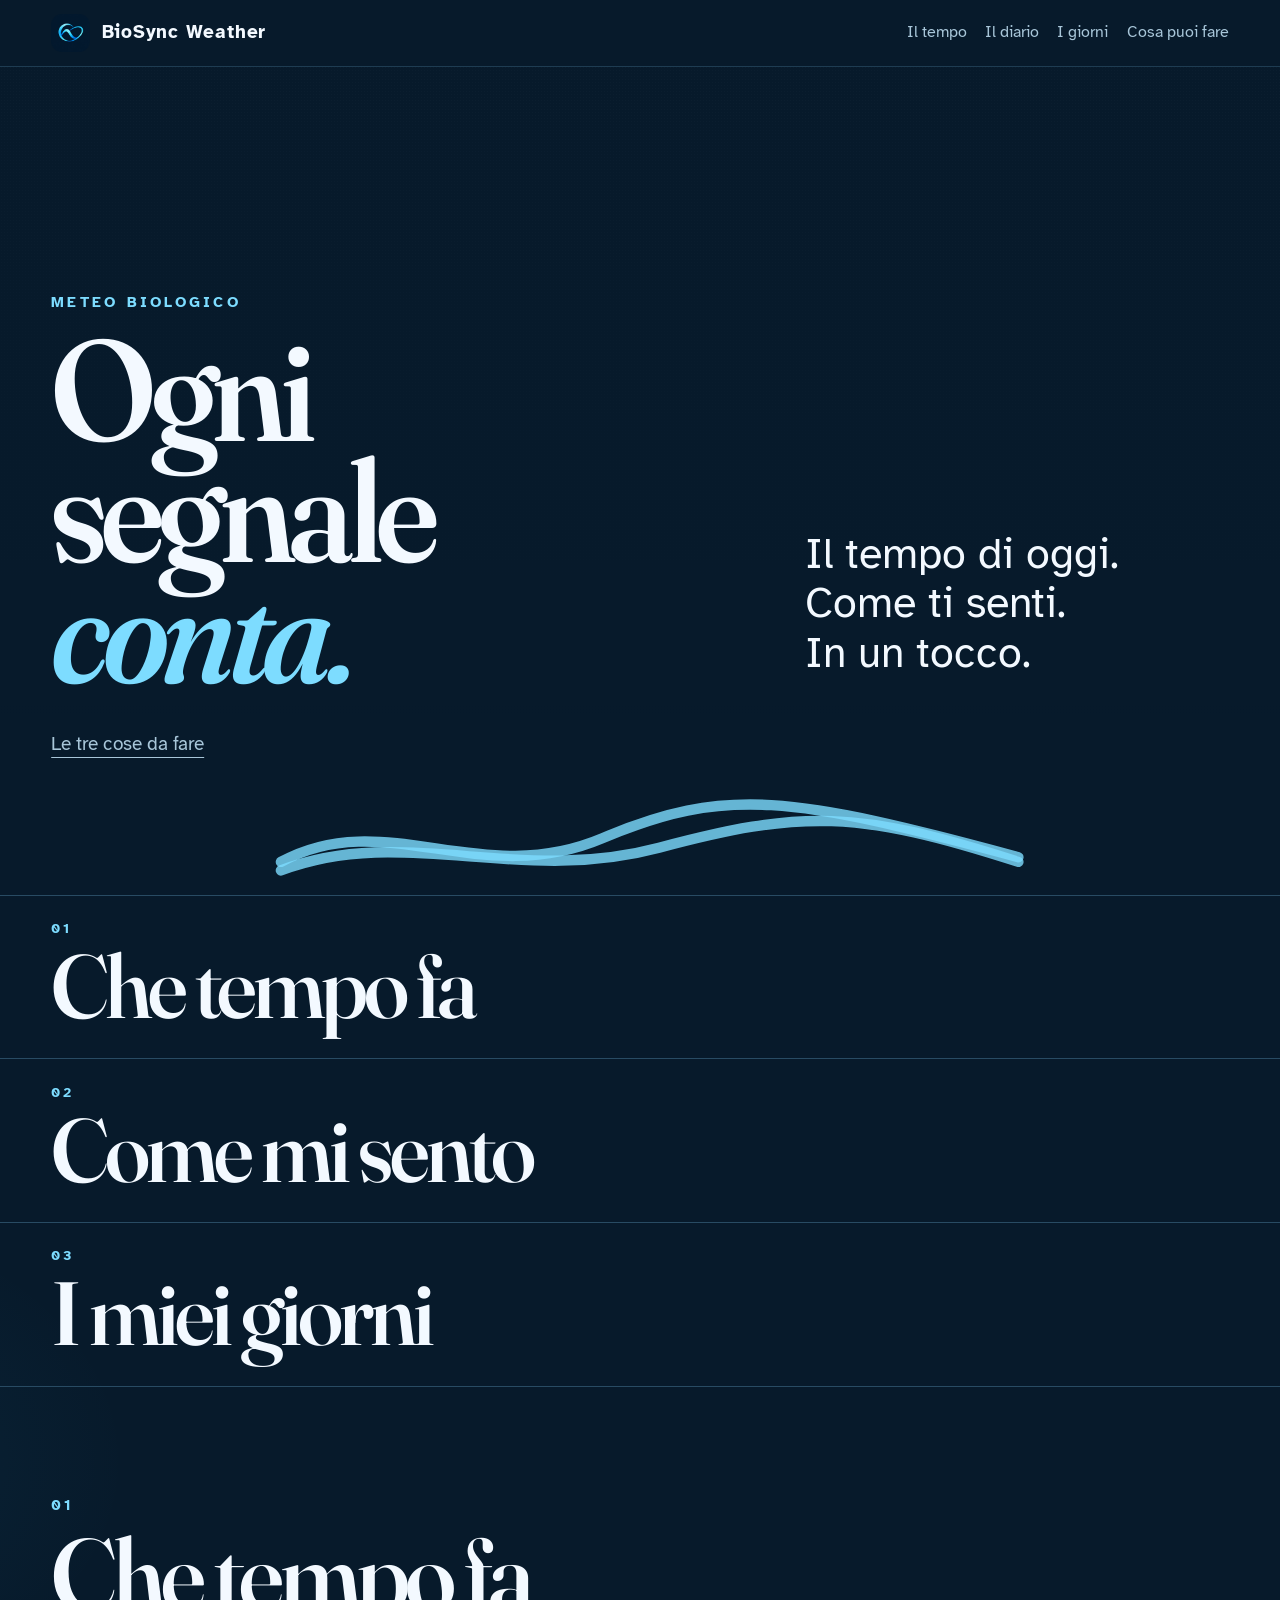
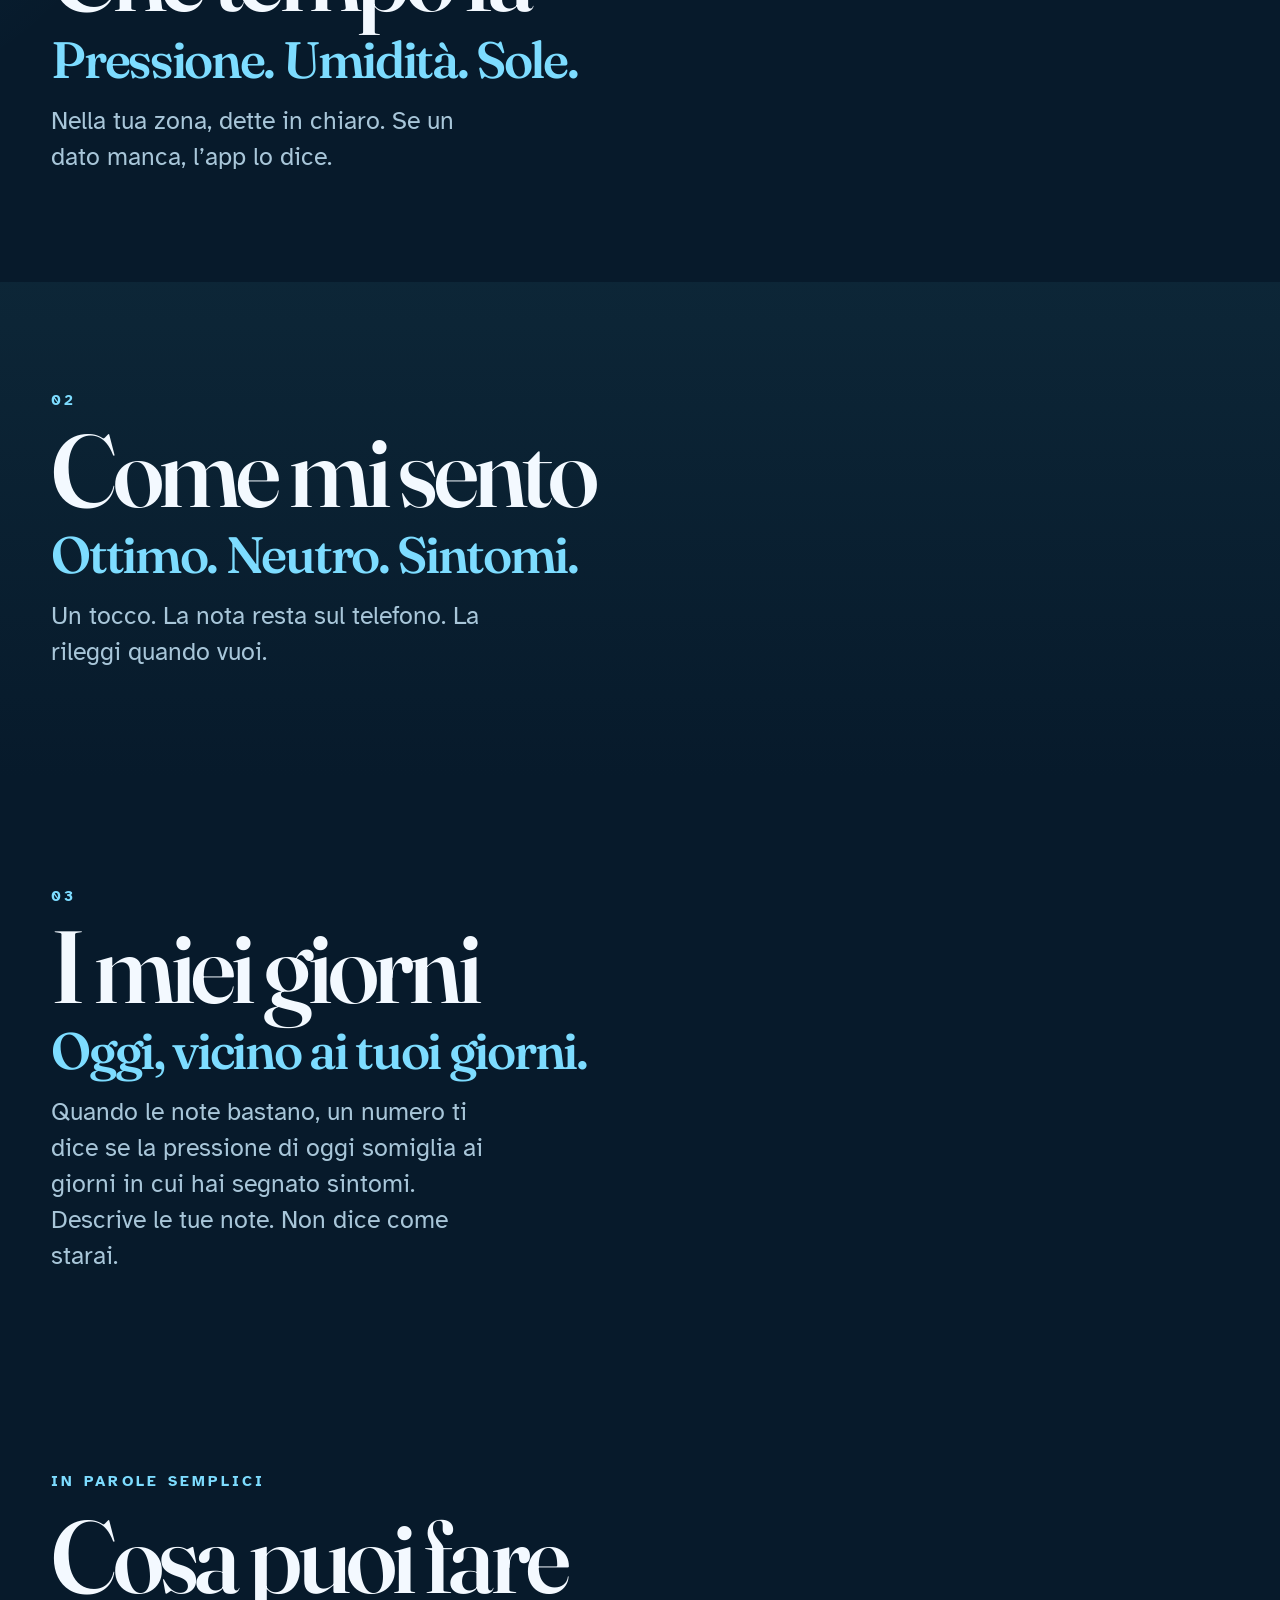
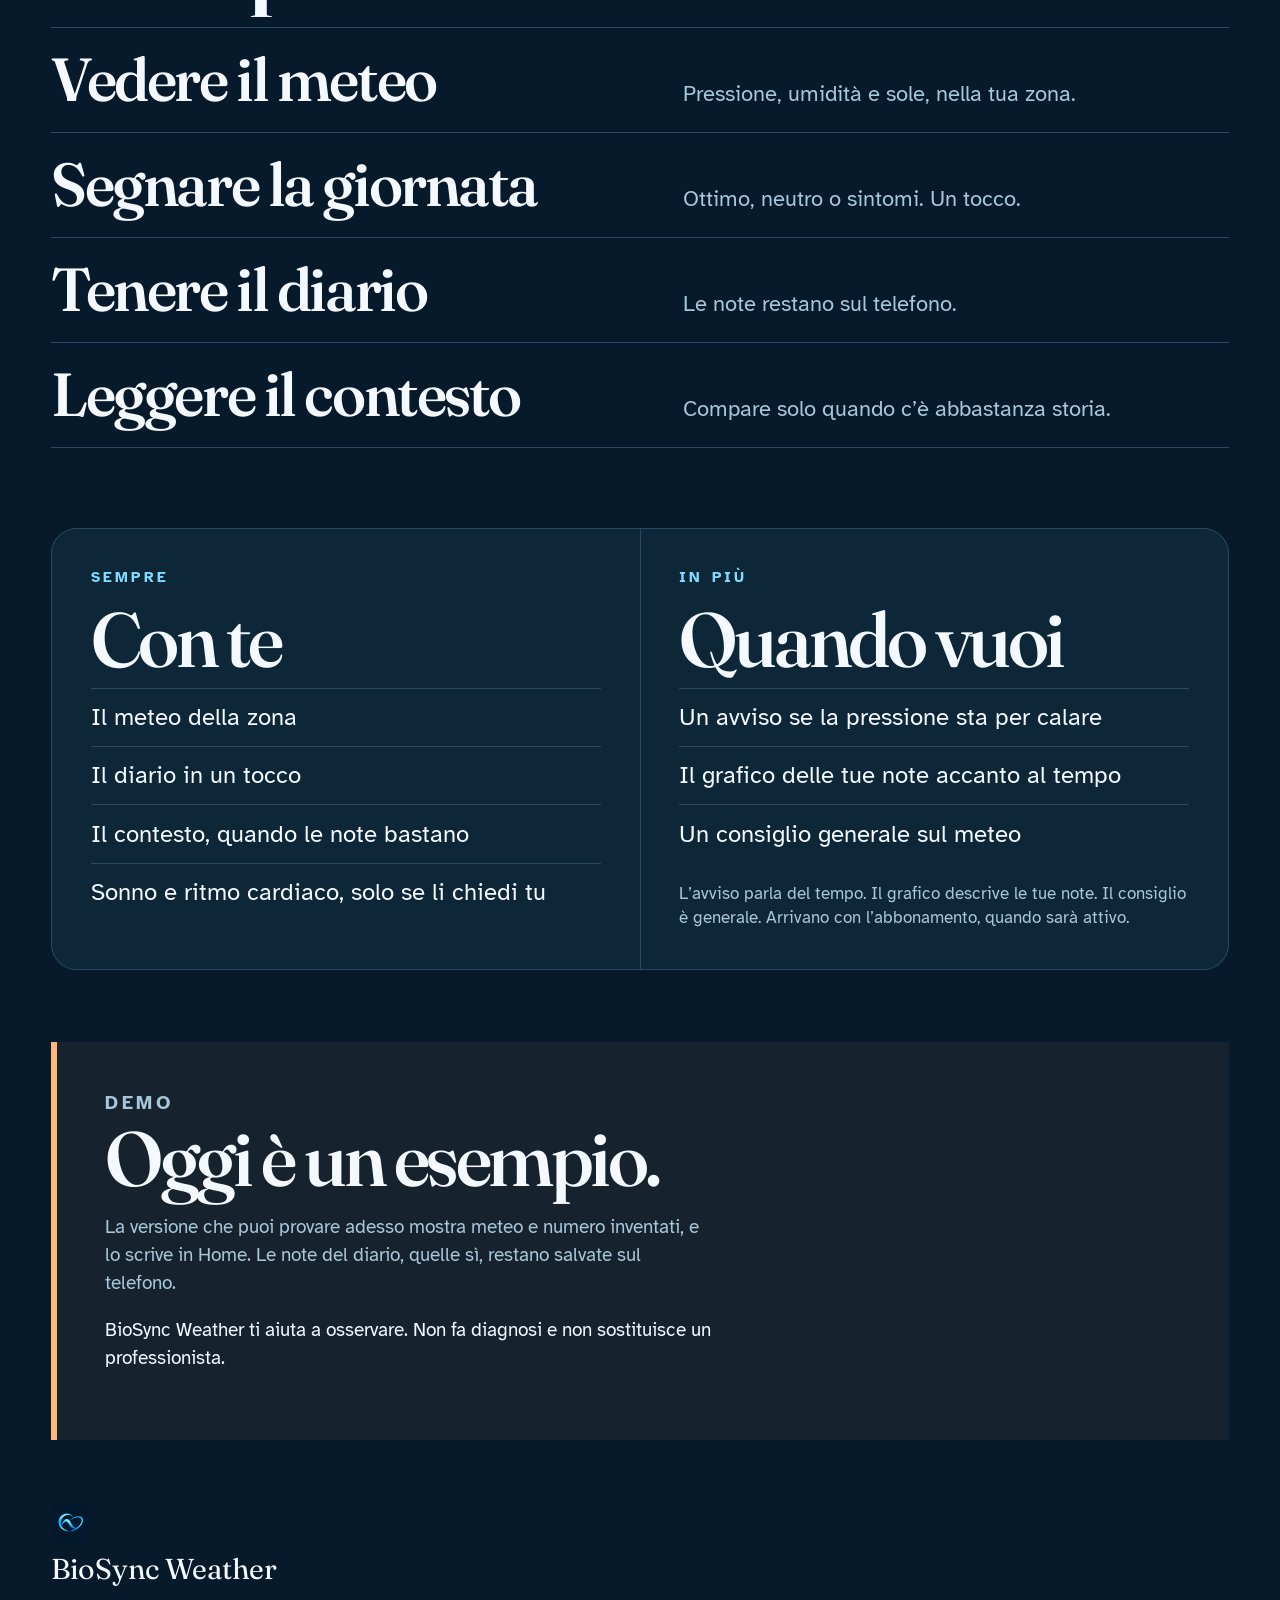
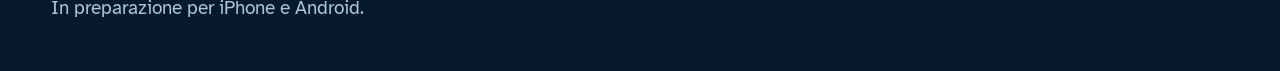
==== index.html @ 4a3cded3 "Publish the BioSync Weather page." ====
<!DOCTYPE html>
<html lang="it">
  <head>
    <meta charset="utf-8" />
    <meta name="viewport" content="width=device-width, initial-scale=1" />
    <meta
      name="description"
      content="BioSync Weather: guardi il meteo della tua zona e segni come ti senti, con un tocco. Le note restano sul telefono."
    />
    <meta name="theme-color" content="#071A2B" />
    <title>BioSync Weather — Ogni segnale conta</title>
    <link rel="icon" href="mark.png" type="image/png" />
    <link rel="preconnect" href="https://fonts.googleapis.com" />
    <link rel="preconnect" href="https://fonts.gstatic.com" crossorigin />
    <link
      href="https://fonts.googleapis.com/css2?family=Atkinson+Hyperlegible:ital,wght@0,400;0,700;1,400&family=Fraunces:ital,opsz,wght@0,9..144,560;0,9..144,700;1,9..144,560&display=swap"
      rel="stylesheet"
    />
    <link rel="stylesheet" href="styles.css" />
  </head>
  <body>
    <a class="skip" href="#contenuto">Vai al contenuto</a>

    <header class="bar">
      <a class="brand" href="#inizio">
        <img src="mark.png" width="512" height="512" alt="" />
        <span>BioSync Weather</span>
      </a>
      <nav aria-label="Nella pagina">
        <a href="#tempo">Il tempo</a>
        <a href="#diario">Il diario</a>
        <a href="#giorni">I giorni</a>
        <a href="#fare">Cosa puoi fare</a>
      </nav>
    </header>

    <main id="contenuto">
      <section class="hero" id="inizio">
        <p class="kicker">Meteo biologico</p>
        <h1>
          <span>Ogni</span>
          <span>segnale</span>
          <span class="accent">conta.</span>
        </h1>
        <p class="lead">
          Il tempo di oggi.<br />
          Come ti senti.<br />
          In un tocco.
        </p>
        <a class="down" href="#gesti">Le tre cose da fare</a>
        <svg class="wave" viewBox="0 0 1440 220" aria-hidden="true">
          <path
            d="M-40 150 C 180 30, 380 210, 640 100 S 1040 10, 1520 140"
            opacity="0.35"
          />
          <path d="M-40 168 C 220 70, 460 200, 760 120 S 1180 40, 1520 150" />
        </svg>
      </section>

      <section class="gesti" id="gesti" aria-label="Tre gesti">
        <a href="#tempo">
          <small>01</small>
          Che tempo fa
        </a>
        <a href="#diario">
          <small>02</small>
          Come mi sento
        </a>
        <a href="#giorni">
          <small>03</small>
          I miei giorni
        </a>
      </section>

      <section class="chapter" id="tempo">
        <p class="num">01</p>
        <div>
          <h2>Che tempo fa</h2>
          <p class="slogan">Pressione. Umidità. Sole.</p>
          <p class="plain">
            Nella tua zona, dette in chiaro. Se un dato manca, l’app lo dice.
          </p>
        </div>
      </section>

      <section class="chapter chapter-alt" id="diario">
        <p class="num">02</p>
        <div>
          <h2>Come mi sento</h2>
          <p class="slogan">Ottimo. Neutro. Sintomi.</p>
          <p class="plain">
            Un tocco. La nota resta sul telefono. La rileggi quando vuoi.
          </p>
        </div>
      </section>

      <section class="chapter" id="giorni">
        <p class="num">03</p>
        <div>
          <h2>I miei giorni</h2>
          <p class="slogan">Oggi, vicino ai tuoi giorni.</p>
          <p class="plain">
            Quando le note bastano, un numero ti dice se la pressione di oggi
            somiglia ai giorni in cui hai segnato sintomi. Descrive le tue
            note. Non dice come starai.
          </p>
        </div>
      </section>

      <section class="fare" id="fare">
        <p class="kicker">In parole semplici</p>
        <h2>Cosa puoi fare</h2>
        <ol>
          <li>
            <strong>Vedere il meteo</strong>
            <span>Pressione, umidità e sole, nella tua zona.</span>
          </li>
          <li>
            <strong>Segnare la giornata</strong>
            <span>Ottimo, neutro o sintomi. Un tocco.</span>
          </li>
          <li>
            <strong>Tenere il diario</strong>
            <span>Le note restano sul telefono.</span>
          </li>
          <li>
            <strong>Leggere il contesto</strong>
            <span>Compare solo quando c’è abbastanza storia.</span>
          </li>
        </ol>
      </section>

      <section class="split" aria-label="Gratis e in più">
        <article>
          <p class="kicker">Sempre</p>
          <h2>Con te</h2>
          <ul>
            <li>Il meteo della zona</li>
            <li>Il diario in un tocco</li>
            <li>Il contesto, quando le note bastano</li>
            <li>Sonno e ritmo cardiaco, solo se li chiedi tu</li>
          </ul>
        </article>
        <article>
          <p class="kicker">In più</p>
          <h2>Quando vuoi</h2>
          <ul>
            <li>Un avviso se la pressione sta per calare</li>
            <li>Il grafico delle tue note accanto al tempo</li>
            <li>Un consiglio generale sul meteo</li>
          </ul>
          <p class="aside">
            L’avviso parla del tempo. Il grafico descrive le tue note. Il
            consiglio è generale. Arrivano con l’abbonamento, quando sarà
            attivo.
          </p>
        </article>
      </section>

      <section class="honest">
        <p class="demo">Demo</p>
        <h2>Oggi è un esempio.</h2>
        <p>
          La versione che puoi provare adesso mostra meteo e numero inventati,
          e lo scrive in Home. Le note del diario, quelle sì, restano salvate
          sul telefono.
        </p>
        <p>
          BioSync Weather ti aiuta a osservare. Non fa diagnosi e non sostituisce
          un professionista.
        </p>
      </section>
    </main>

    <footer>
      <img src="mark.png" width="512" height="512" alt="" />
      <p>BioSync Weather</p>
      <p>In preparazione per iPhone e Android.</p>
    </footer>
  </body>
</html>
---- styles.css ----
:root {
  --navy: #071a2b;
  --surface: #0d2738;
  --surface-high: #14364c;
  --line: #284b63;
  --sky: #7ddcff;
  --cyan: #30b8ec;
  --ink: #f3f9ff;
  --muted: #a8c6d9;
  --warm: #ffb77a;
  --pad: clamp(1.25rem, 4vw, 4.5rem);
  --display: "Fraunces", "Iowan Old Style", Palatino, serif;
  --text: "Atkinson Hyperlegible", "Avenir Next", "Segoe UI", sans-serif;
}

* {
  box-sizing: border-box;
}

html {
  scroll-behavior: smooth;
}

body {
  margin: 0;
  background:
    radial-gradient(900px 520px at 110% -10%, rgba(125, 220, 255, 0.16), transparent 60%),
    radial-gradient(700px 480px at -20% 30%, rgba(48, 184, 236, 0.08), transparent 55%),
    var(--navy);
  color: var(--ink);
  font-family: var(--text);
  font-size: 1.2rem;
  line-height: 1.45;
}

body::before {
  content: "";
  position: fixed;
  inset: 0;
  pointer-events: none;
  opacity: 0.35;
  background-image: radial-gradient(rgba(243, 249, 255, 0.07) 0.6px, transparent 0.65px);
  background-size: 3px 3px;
  mask-image: linear-gradient(to bottom, #000 0%, transparent 92%);
}

.skip {
  position: absolute;
  left: 1rem;
  top: -4rem;
  background: var(--sky);
  color: var(--navy);
  padding: 0.6rem 1rem;
  z-index: 5;
  font-weight: 700;
}

.skip:focus {
  top: 1rem;
}

.bar {
  position: sticky;
  top: 0;
  z-index: 3;
  display: flex;
  align-items: center;
  justify-content: space-between;
  flex-wrap: wrap;
  gap: 0.65rem 1.5rem;
  padding: 0.85rem var(--pad);
  background: #071a2b;
  border-bottom: 1px solid rgba(40, 75, 99, 0.7);
}

.brand {
  display: flex;
  align-items: center;
  gap: 0.75rem;
  color: var(--ink);
  text-decoration: none;
  font-weight: 700;
  letter-spacing: 0.04em;
  white-space: nowrap;
}

.brand img,
footer img {
  width: 2.4rem;
  height: 2.4rem;
  border-radius: 0.7rem;
}

nav {
  display: flex;
  flex-wrap: wrap;
  gap: 0.35rem 1.15rem;
}

nav a {
  color: var(--muted);
  text-decoration: none;
  font-size: 0.98rem;
}

nav a:hover,
nav a:focus-visible {
  color: var(--sky);
}

section {
  scroll-margin-top: 5.2rem;
}

.hero {
  position: relative;
  min-height: calc(100svh - 4.5rem);
  display: flex;
  flex-direction: column;
  justify-content: flex-end;
  padding: 2.5rem var(--pad) 8.5rem;
  overflow: clip;
}

.kicker {
  margin: 0 0 1rem;
  color: var(--sky);
  font-size: 0.92rem;
  font-weight: 700;
  letter-spacing: 0.22em;
  text-transform: uppercase;
}

h1,
h2,
.slogan,
.gesti a {
  font-family: var(--display);
  font-weight: 560;
  letter-spacing: -0.045em;
}

h1 {
  margin: 0;
  font-size: clamp(3.8rem, min(13vw, 16vh), 9.6rem);
  line-height: 0.84;
  font-variation-settings: "opsz" 144, "SOFT" 40, "WONK" 1;
}

h1 span {
  display: block;
}

h1 .accent {
  font-style: italic;
  color: var(--sky);
}

.lead {
  margin: 1.6rem 0 0;
  max-width: 16ch;
  font-size: clamp(1.7rem, 3.4vw, 2.7rem);
  line-height: 1.15;
  color: var(--ink);
}

.down {
  position: relative;
  z-index: 1;
  margin-top: 2.4rem;
  color: var(--muted);
  text-underline-offset: 0.35em;
}

.down:hover,
.down:focus-visible {
  color: var(--sky);
}

.wave {
  position: absolute;
  left: -4%;
  bottom: 0;
  width: 108%;
  height: 6.5rem;
  pointer-events: none;
}

.wave path {
  fill: none;
  stroke: var(--sky);
  stroke-width: 22;
  stroke-linecap: round;
  opacity: 0.8;
}

.gesti {
  display: grid;
  grid-template-columns: 1fr;
  border-top: 1px solid var(--line);
  border-bottom: 1px solid var(--line);
}

.gesti a {
  display: block;
  padding: 1.7rem var(--pad) 1.9rem;
  color: var(--ink);
  text-decoration: none;
  font-size: clamp(2.8rem, 7vw, 6.2rem);
  line-height: 0.95;
  border-bottom: 1px solid var(--line);
  transition: background 0.25s ease, color 0.25s ease;
}

.gesti a:last-child {
  border-bottom: 0;
}

.gesti small {
  display: block;
  margin-bottom: 0.45rem;
  font-family: var(--text);
  font-size: 0.85rem;
  letter-spacing: 0.18em;
  color: var(--sky);
}

.gesti a:hover,
.gesti a:focus-visible {
  background: var(--surface);
  color: var(--sky);
}

.chapter {
  padding: clamp(4.5rem, 12vh, 8rem) var(--pad);
}

.chapter-alt {
  background: linear-gradient(180deg, rgba(13, 39, 56, 0.92), rgba(7, 26, 43, 0));
}

.num {
  margin: 0 0 0.7rem;
  font-size: 0.92rem;
  font-weight: 700;
  letter-spacing: 0.18em;
  color: var(--sky);
}

h2 {
  margin: 0;
  font-size: clamp(3.2rem, 8vw, 7rem);
  line-height: 0.92;
}

.slogan {
  margin: 0.7rem 0 0;
  font-size: clamp(1.8rem, 4vw, 3.3rem);
  line-height: 1.05;
  color: var(--sky);
}

.plain,
.aside,
.honest p,
footer p {
  color: var(--muted);
}

.plain {
  max-width: 28ch;
  margin: 1rem 0 0;
  font-size: clamp(1.25rem, 2vw, 1.55rem);
}

.fare {
  padding: clamp(4rem, 10vh, 7rem) var(--pad) 2rem;
}

.fare h2 {
  margin-bottom: 1.5rem;
}

.fare ol {
  list-style: none;
  margin: 0;
  padding: 0;
}

.fare li {
  display: grid;
  gap: 0.35rem;
  padding: 1.35rem 0;
  border-top: 1px solid var(--line);
}

.fare li:last-child {
  border-bottom: 1px solid var(--line);
}

.fare strong {
  font-family: var(--display);
  font-size: clamp(2.1rem, 5vw, 3.8rem);
  font-weight: 560;
  letter-spacing: -0.04em;
  line-height: 1;
  color: var(--ink);
}

.fare span {
  color: var(--muted);
  font-size: clamp(1.15rem, 2vw, 1.4rem);
}

.split {
  display: grid;
  gap: 1px;
  margin: 3rem var(--pad) 0;
  background: var(--line);
  border: 1px solid var(--line);
  border-radius: 1.6rem;
  overflow: hidden;
}

.split article {
  background: var(--surface);
  padding: clamp(1.6rem, 3vw, 2.6rem);
}

.split h2 {
  font-size: clamp(3rem, 6vw, 5rem);
  margin-bottom: 0.8rem;
}

.split ul {
  margin: 0;
  padding: 0;
  list-style: none;
}

.split li {
  padding: 0.7rem 0;
  border-top: 1px solid var(--line);
  font-size: clamp(1.2rem, 2vw, 1.5rem);
}

.aside {
  margin: 1.2rem 0 0;
  font-size: 1.05rem;
}

.honest {
  margin: clamp(3rem, 8vh, 6rem) var(--pad) 0;
  padding: clamp(1.8rem, 4vw, 3rem);
  border-left: 6px solid var(--warm);
  background: rgba(255, 183, 122, 0.06);
}

.demo {
  margin: 0;
  color: var(--warm);
  font-weight: 700;
  letter-spacing: 0.18em;
  text-transform: uppercase;
  font-size: 0.9rem;
}

.honest h2 {
  margin-top: 0.4rem;
  font-size: clamp(2.8rem, 6vw, 5.2rem);
}

.honest p {
  max-width: 38rem;
  font-size: 1.2rem;
}

.honest p:last-child {
  color: var(--ink);
}

footer {
  display: grid;
  justify-items: start;
  gap: 0.35rem;
  padding: 4rem var(--pad) 3rem;
}

footer p {
  margin: 0;
}

footer p:first-of-type {
  color: var(--ink);
  font-family: var(--display);
  font-size: 1.8rem;
}

a:focus-visible {
  outline: 2px solid var(--sky);
  outline-offset: 3px;
}

@media (max-width: 720px) {
  nav {
    flex: 1 0 100%;
  }
}

@media (min-width: 800px) {
  .split {
    grid-template-columns: 1fr 1fr;
  }

  .fare li {
    grid-template-columns: minmax(14rem, 1.1fr) 1fr;
    align-items: baseline;
    gap: 2rem;
  }
}

@media (min-width: 960px) {
  .hero {
    display: grid;
    grid-template-columns: minmax(0, 1.2fr) minmax(16rem, 0.72fr);
    column-gap: 3rem;
    align-content: end;
    align-items: end;
  }

  .kicker,
  h1,
  .down {
    grid-column: 1;
  }

  .lead {
    grid-column: 2;
    grid-row: 2;
    align-self: end;
    margin: 0 0 0.85rem;
  }
}

@media (prefers-reduced-motion: reduce) {
  html {
    scroll-behavior: auto;
  }
}
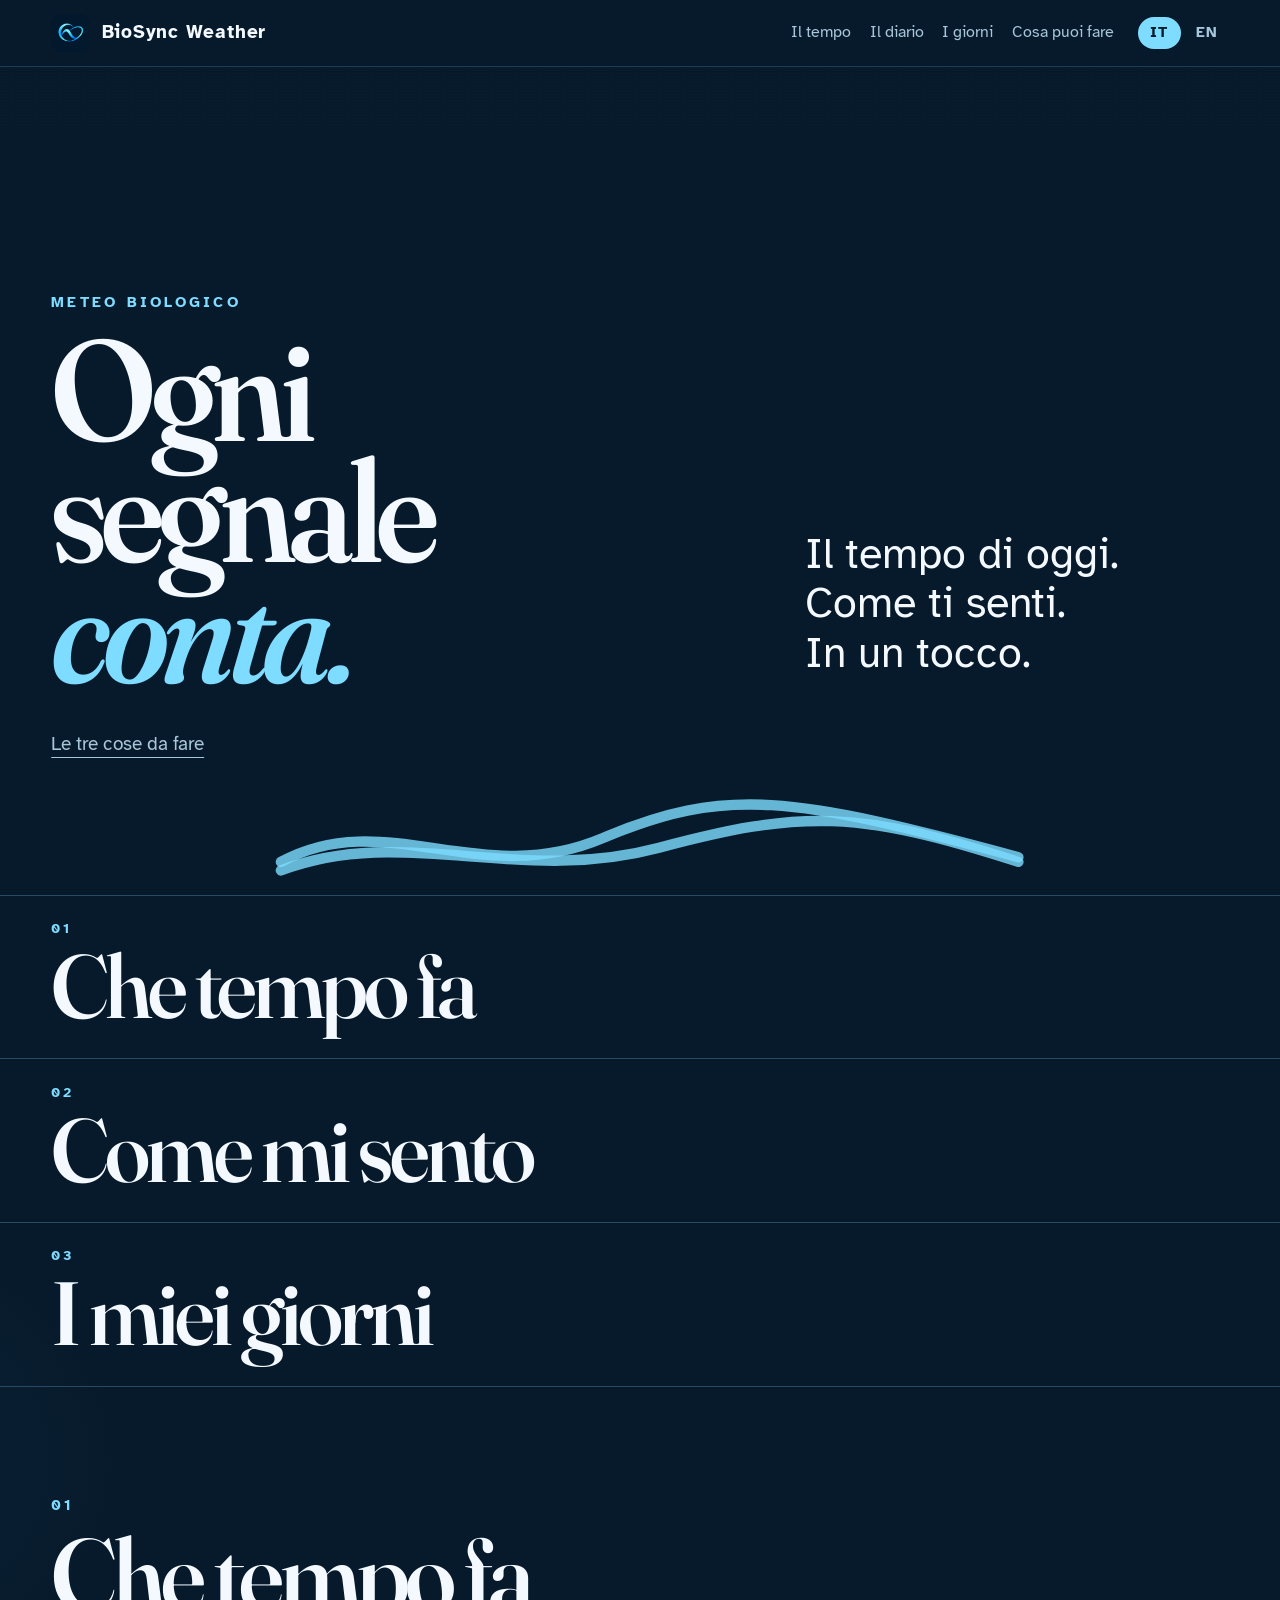
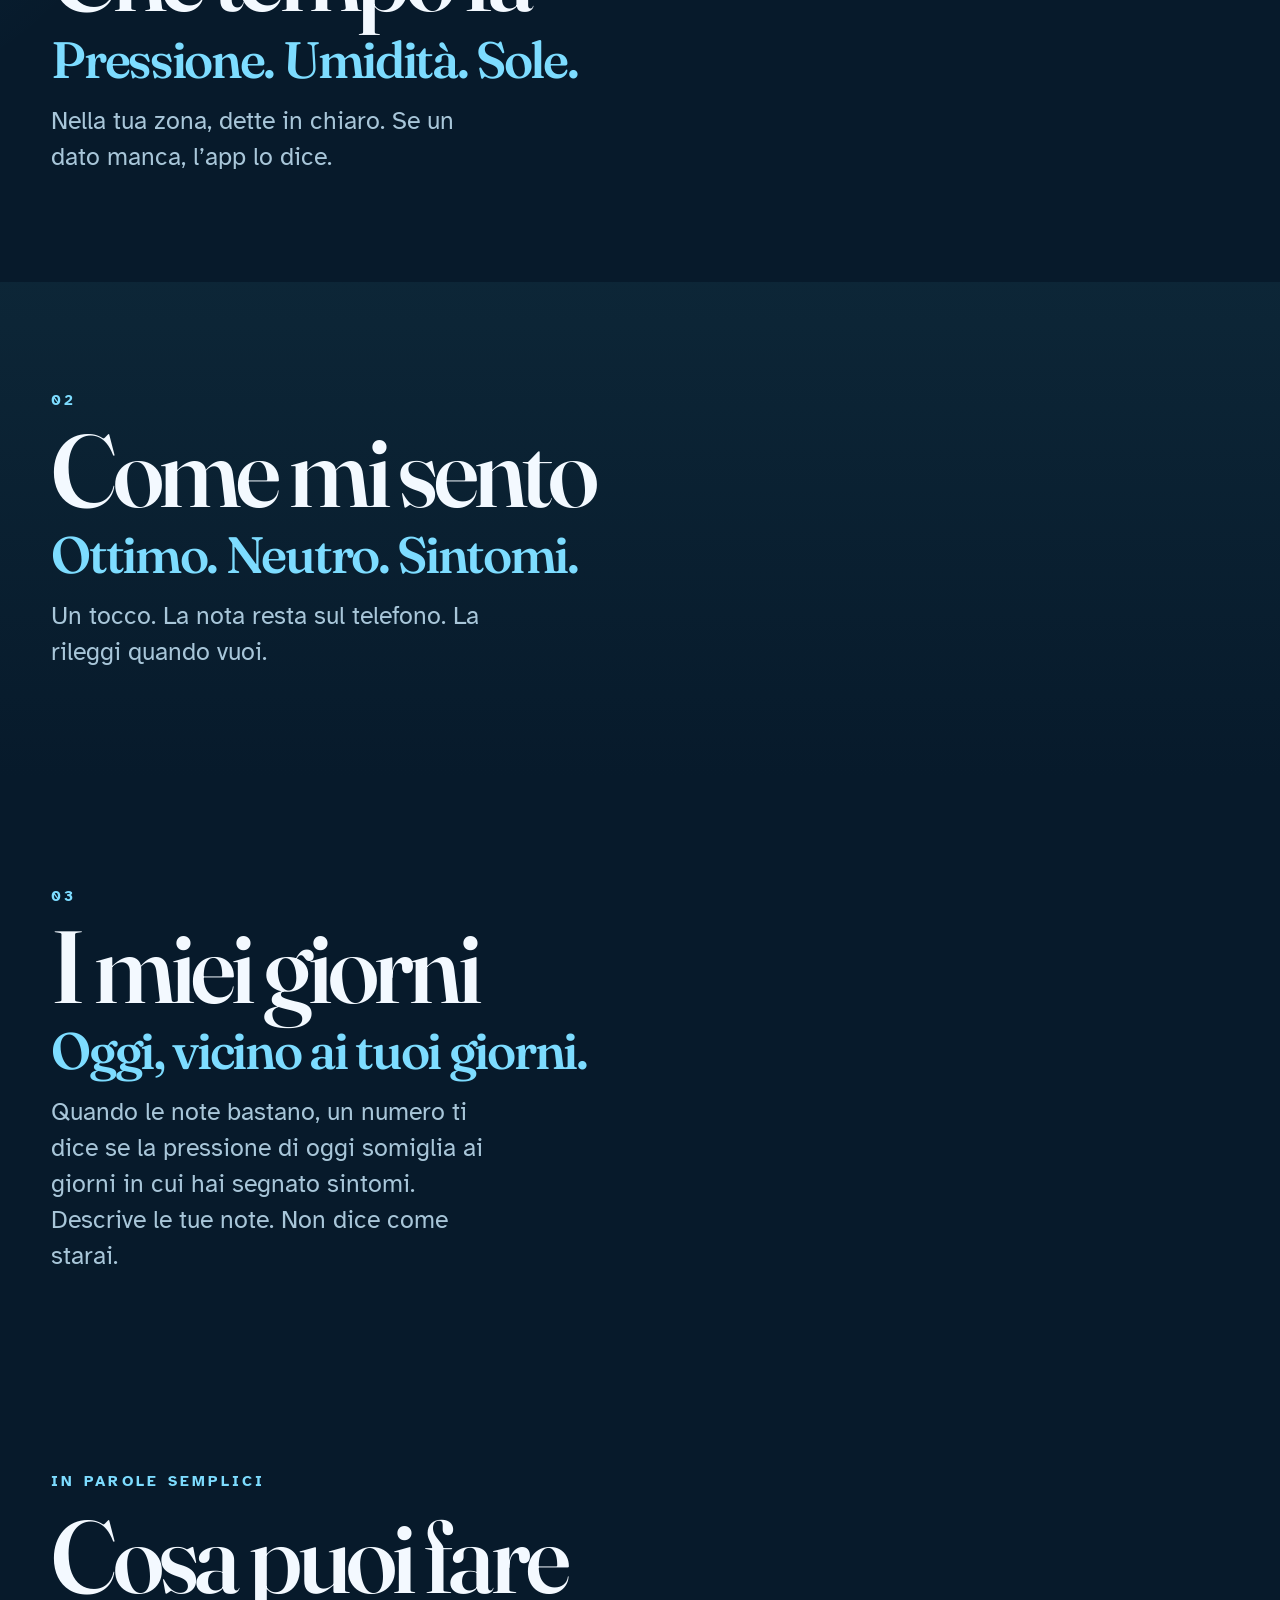
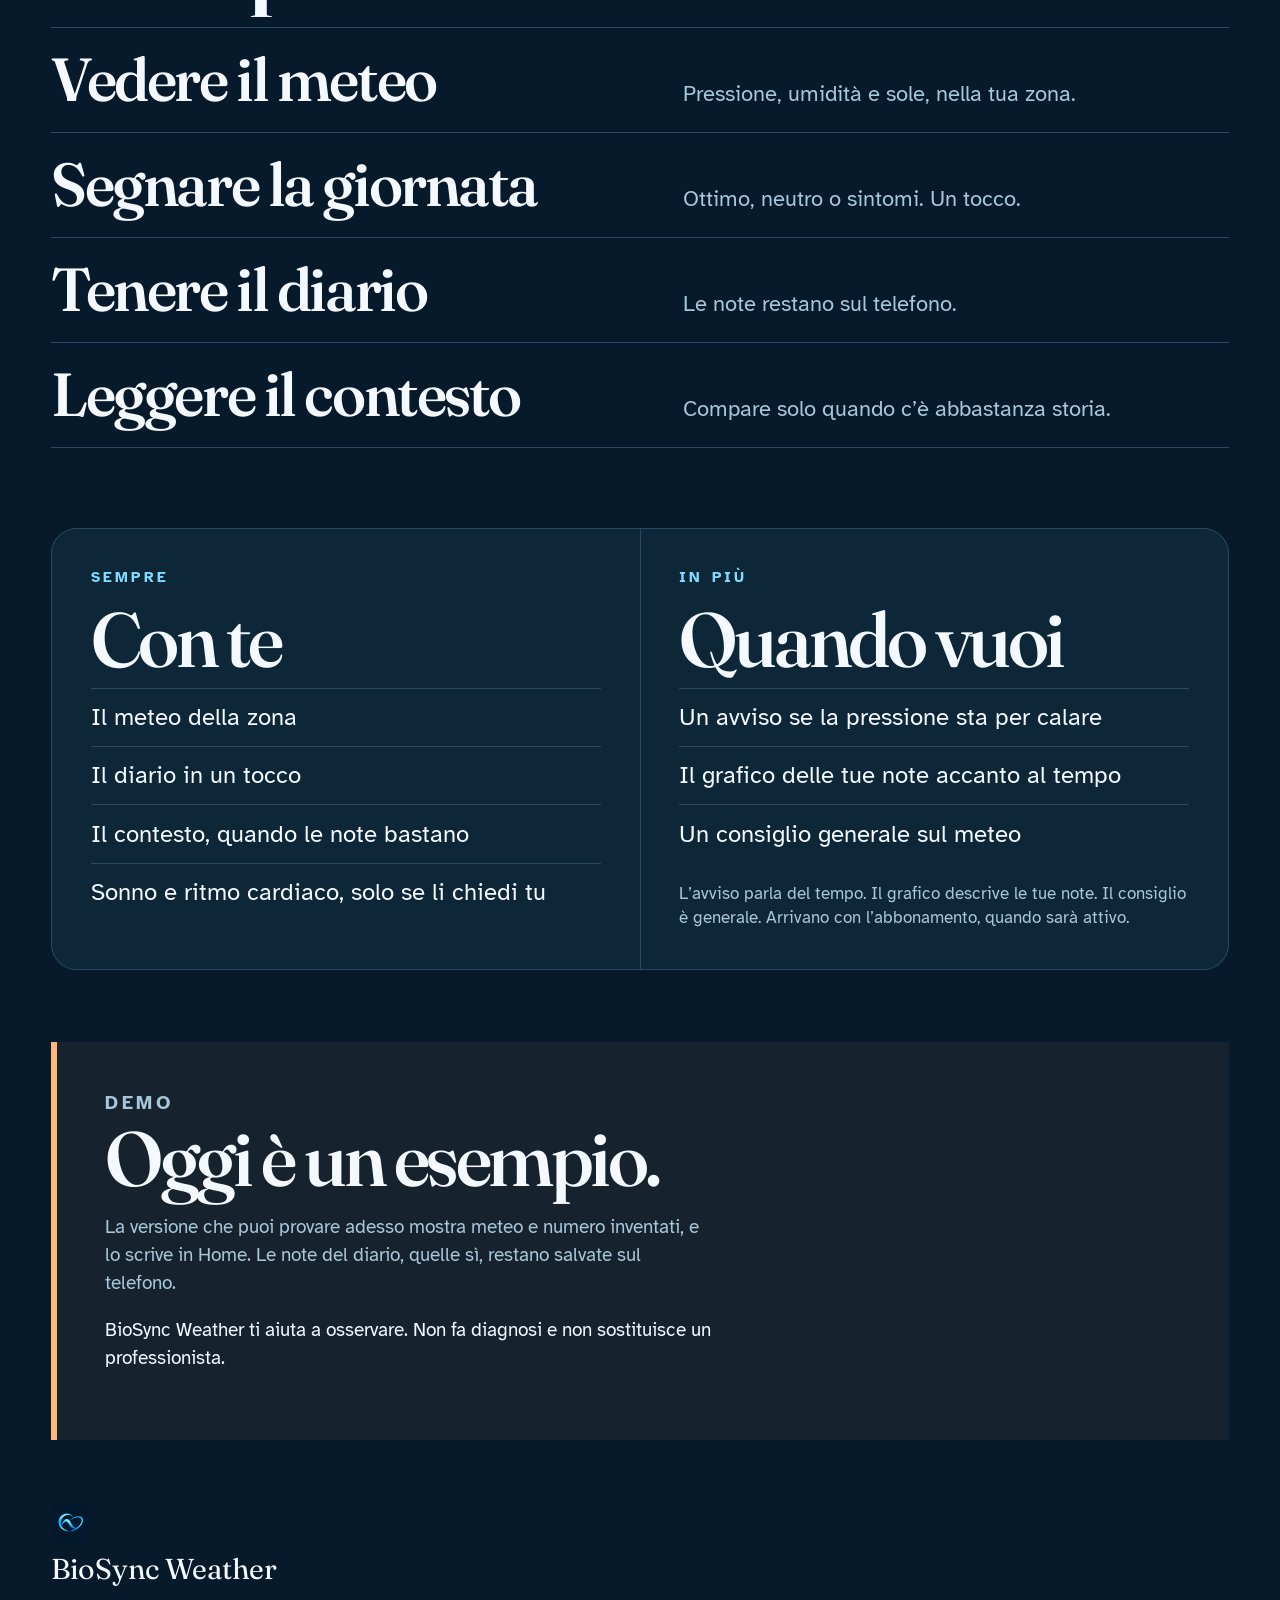
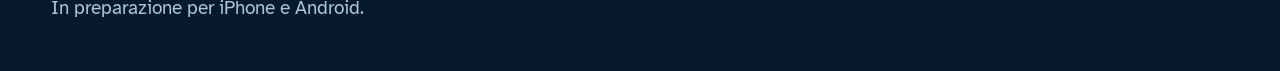
==== commit 5625c607: "Add the English page beside the Italian one." ====
--- a/index.html
+++ b/index.html
@@ -9,6 +9,9 @@
     />
     <meta name="theme-color" content="#071A2B" />
     <title>BioSync Weather — Ogni segnale conta</title>
+    <link rel="alternate" hreflang="it" href="./" />
+    <link rel="alternate" hreflang="en" href="en/" />
+    <link rel="alternate" hreflang="x-default" href="./" />
     <link rel="icon" href="mark.png" type="image/png" />
     <link rel="preconnect" href="https://fonts.googleapis.com" />
     <link rel="preconnect" href="https://fonts.gstatic.com" crossorigin />
@@ -32,6 +35,10 @@
         <a href="#giorni">I giorni</a>
         <a href="#fare">Cosa puoi fare</a>
       </nav>
+      <div class="lang">
+        <a href="./" lang="it" hreflang="it" aria-current="page">IT</a>
+        <a href="en/" lang="en" hreflang="en">EN</a>
+      </div>
     </header>
 
     <main id="contenuto">
@@ -177,5 +184,14 @@
       <p>BioSync Weather</p>
       <p>In preparazione per iPhone e Android.</p>
     </footer>
+    <script>
+      document.querySelectorAll(".lang a").forEach(function (link) {
+        link.addEventListener("click", function (event) {
+          if (!location.hash) return;
+          event.preventDefault();
+          location.href = link.getAttribute("href") + location.hash;
+        });
+      });
+    </script>
   </body>
 </html>
--- a/styles.css
+++ b/styles.css
@@ -63,10 +63,10 @@
   position: sticky;
   top: 0;
   z-index: 3;
-  display: flex;
+  display: grid;
+  grid-template-columns: auto 1fr auto;
+  grid-template-areas: "brand nav lang";
   align-items: center;
-  justify-content: space-between;
-  flex-wrap: wrap;
   gap: 0.65rem 1.5rem;
   padding: 0.85rem var(--pad);
   background: #071a2b;
@@ -74,6 +74,7 @@
 }
 
 .brand {
+  grid-area: brand;
   display: flex;
   align-items: center;
   gap: 0.75rem;
@@ -92,9 +93,44 @@
 }
 
 nav {
+  grid-area: nav;
   display: flex;
   flex-wrap: wrap;
+  justify-content: flex-end;
   gap: 0.35rem 1.15rem;
+}
+
+.lang {
+  grid-area: lang;
+  display: flex;
+  gap: 0.3rem;
+}
+
+.lang a {
+  min-width: 2.7rem;
+  padding: 0.35rem 0.55rem;
+  border-radius: 999px;
+  color: var(--muted);
+  font-size: 0.92rem;
+  font-weight: 700;
+  letter-spacing: 0.08em;
+  text-align: center;
+  text-decoration: none;
+}
+
+.lang a[aria-current="page"] {
+  background: var(--sky);
+  color: var(--navy);
+}
+
+.lang a:hover,
+.lang a:focus-visible {
+  color: var(--sky);
+}
+
+.lang a[aria-current="page"]:hover,
+.lang a[aria-current="page"]:focus-visible {
+  color: var(--navy);
 }
 
 nav a {
@@ -402,8 +438,15 @@
 }
 
 @media (max-width: 720px) {
+  .bar {
+    grid-template-columns: 1fr auto;
+    grid-template-areas:
+      "brand lang"
+      "nav nav";
+  }
+
   nav {
-    flex: 1 0 100%;
+    justify-content: flex-start;
   }
 }
 
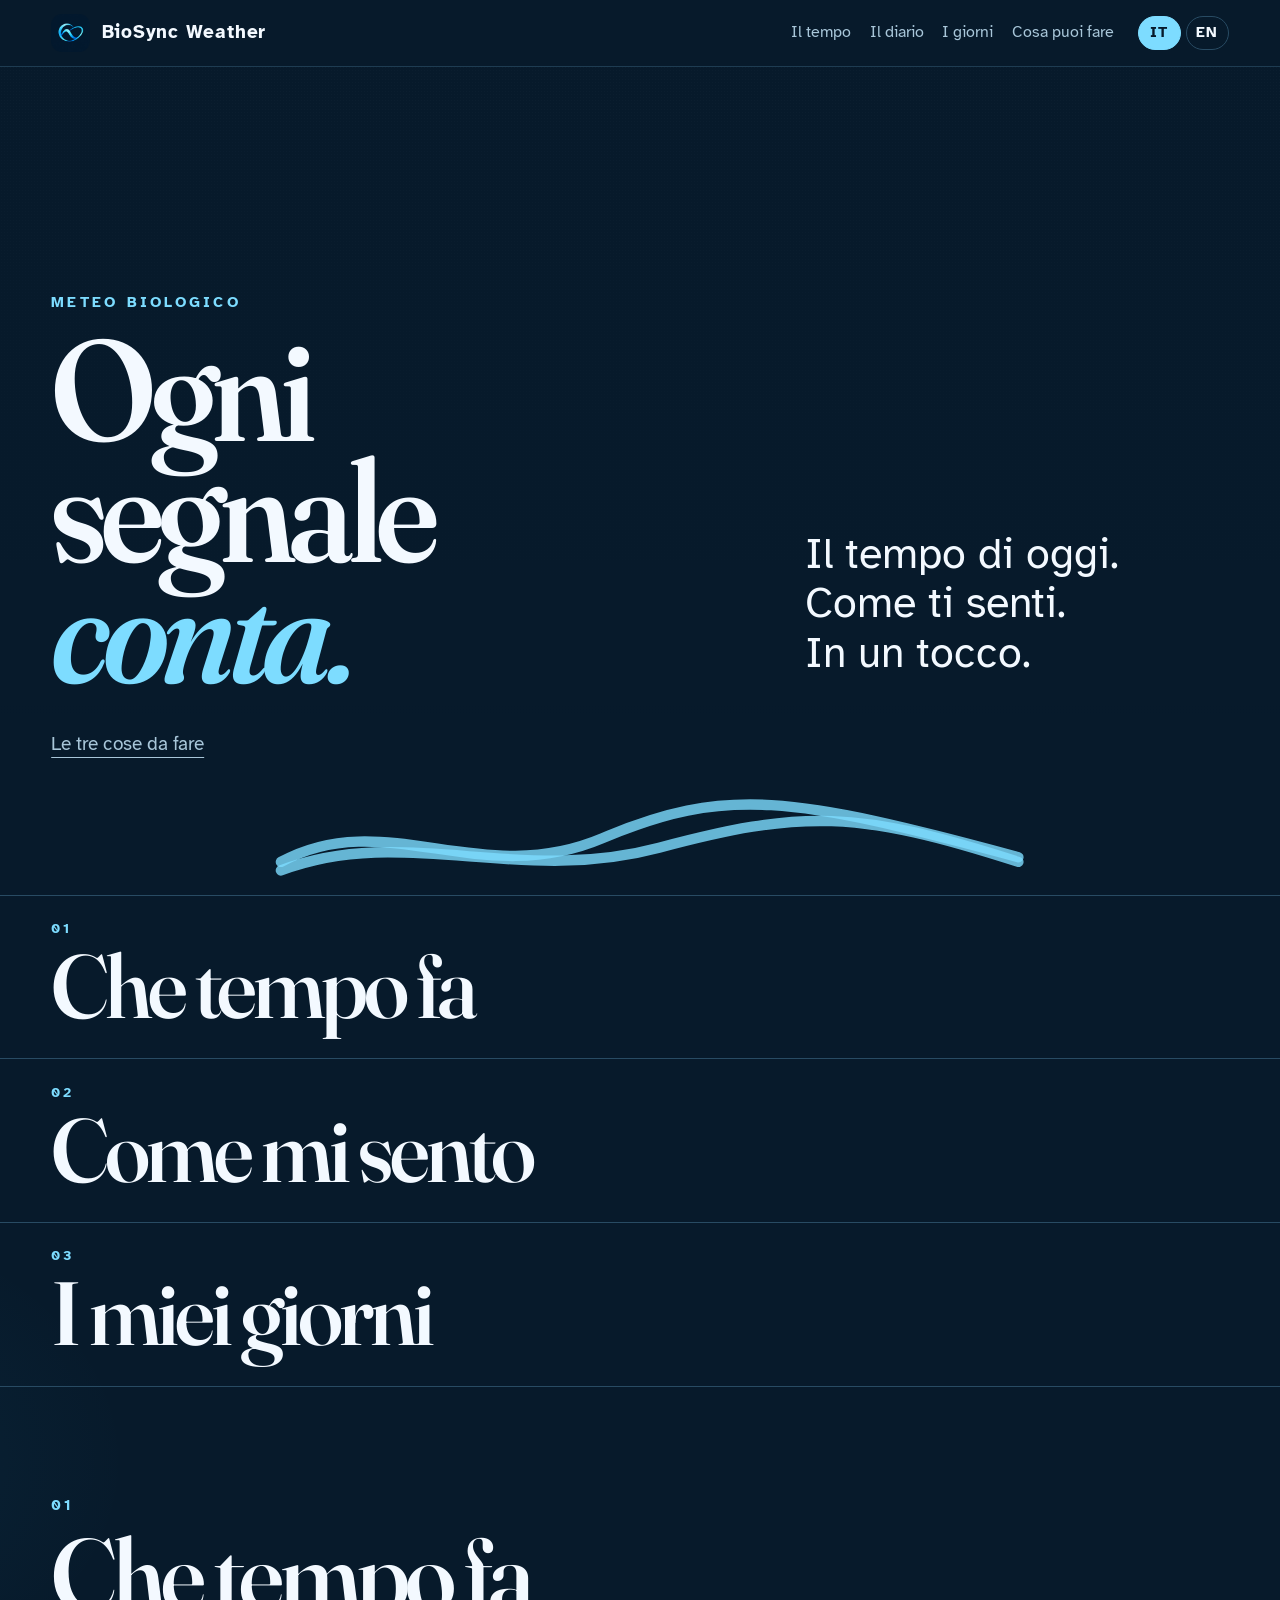
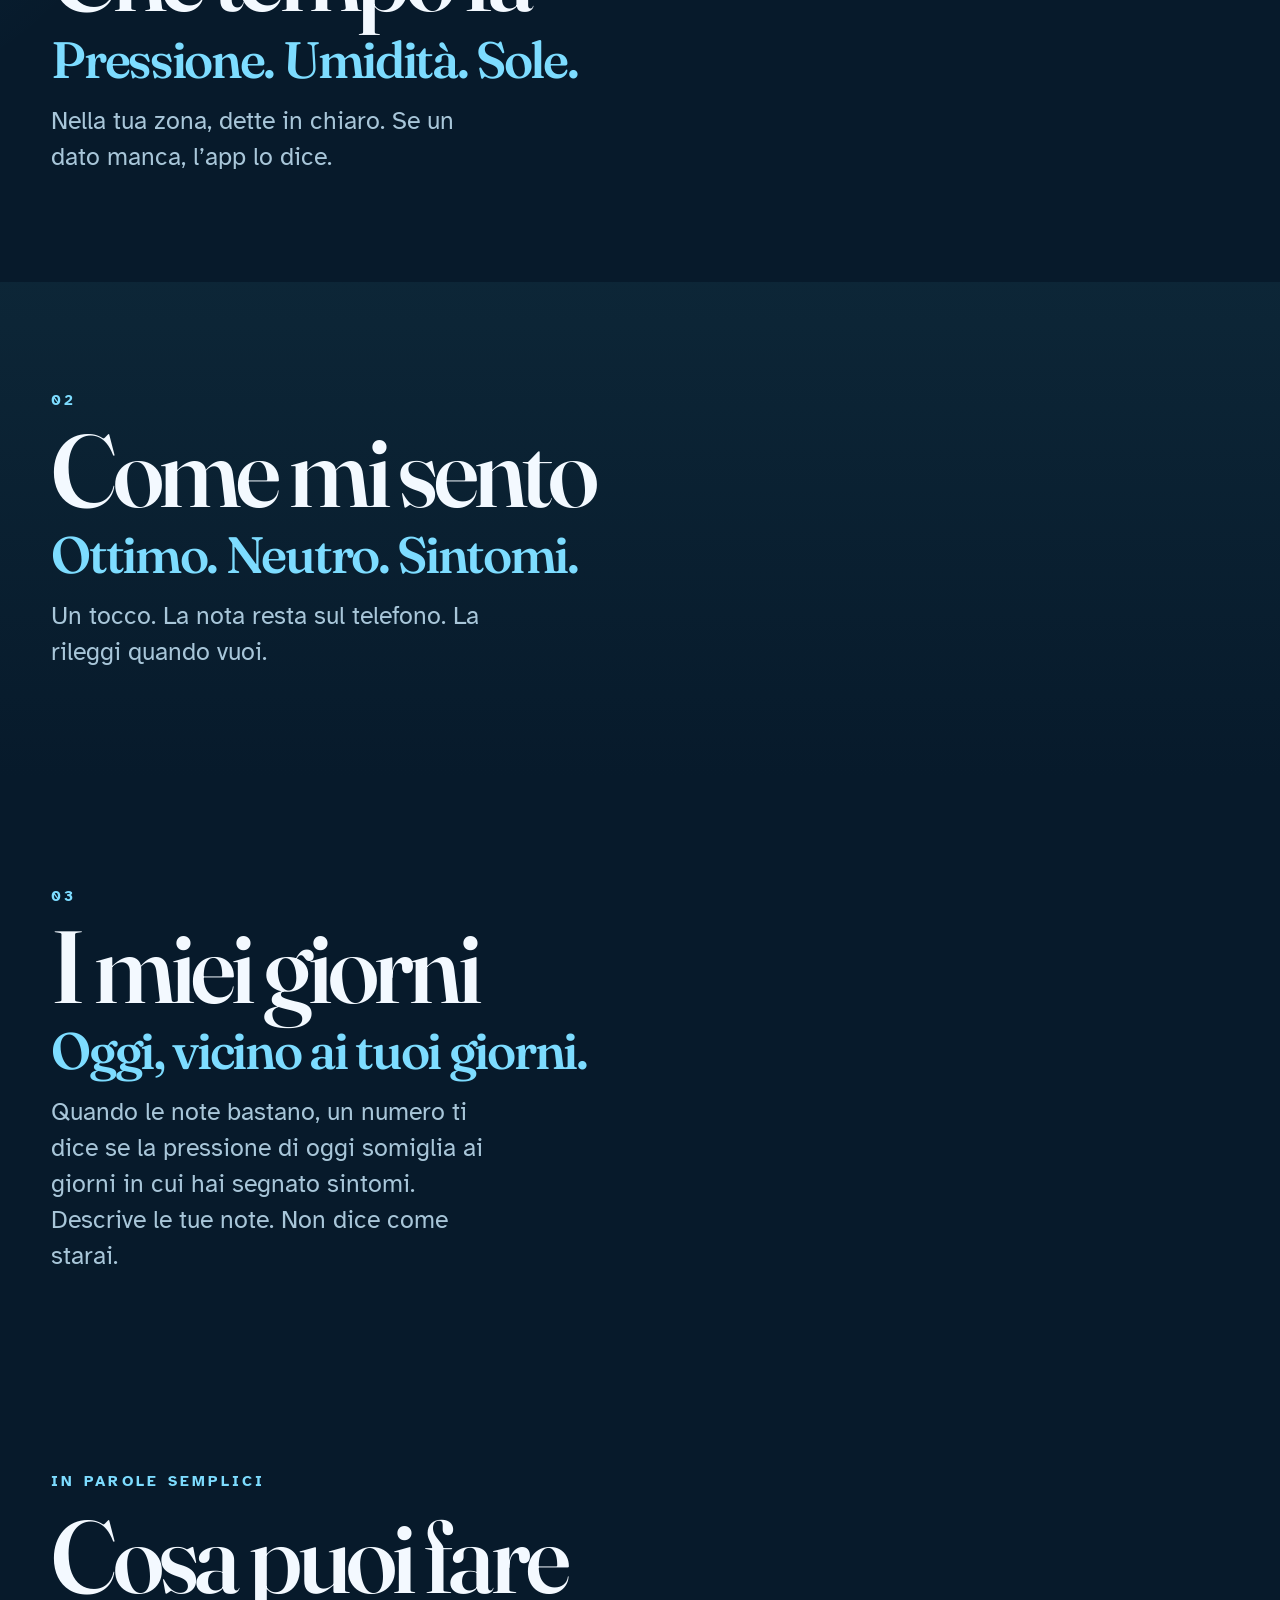
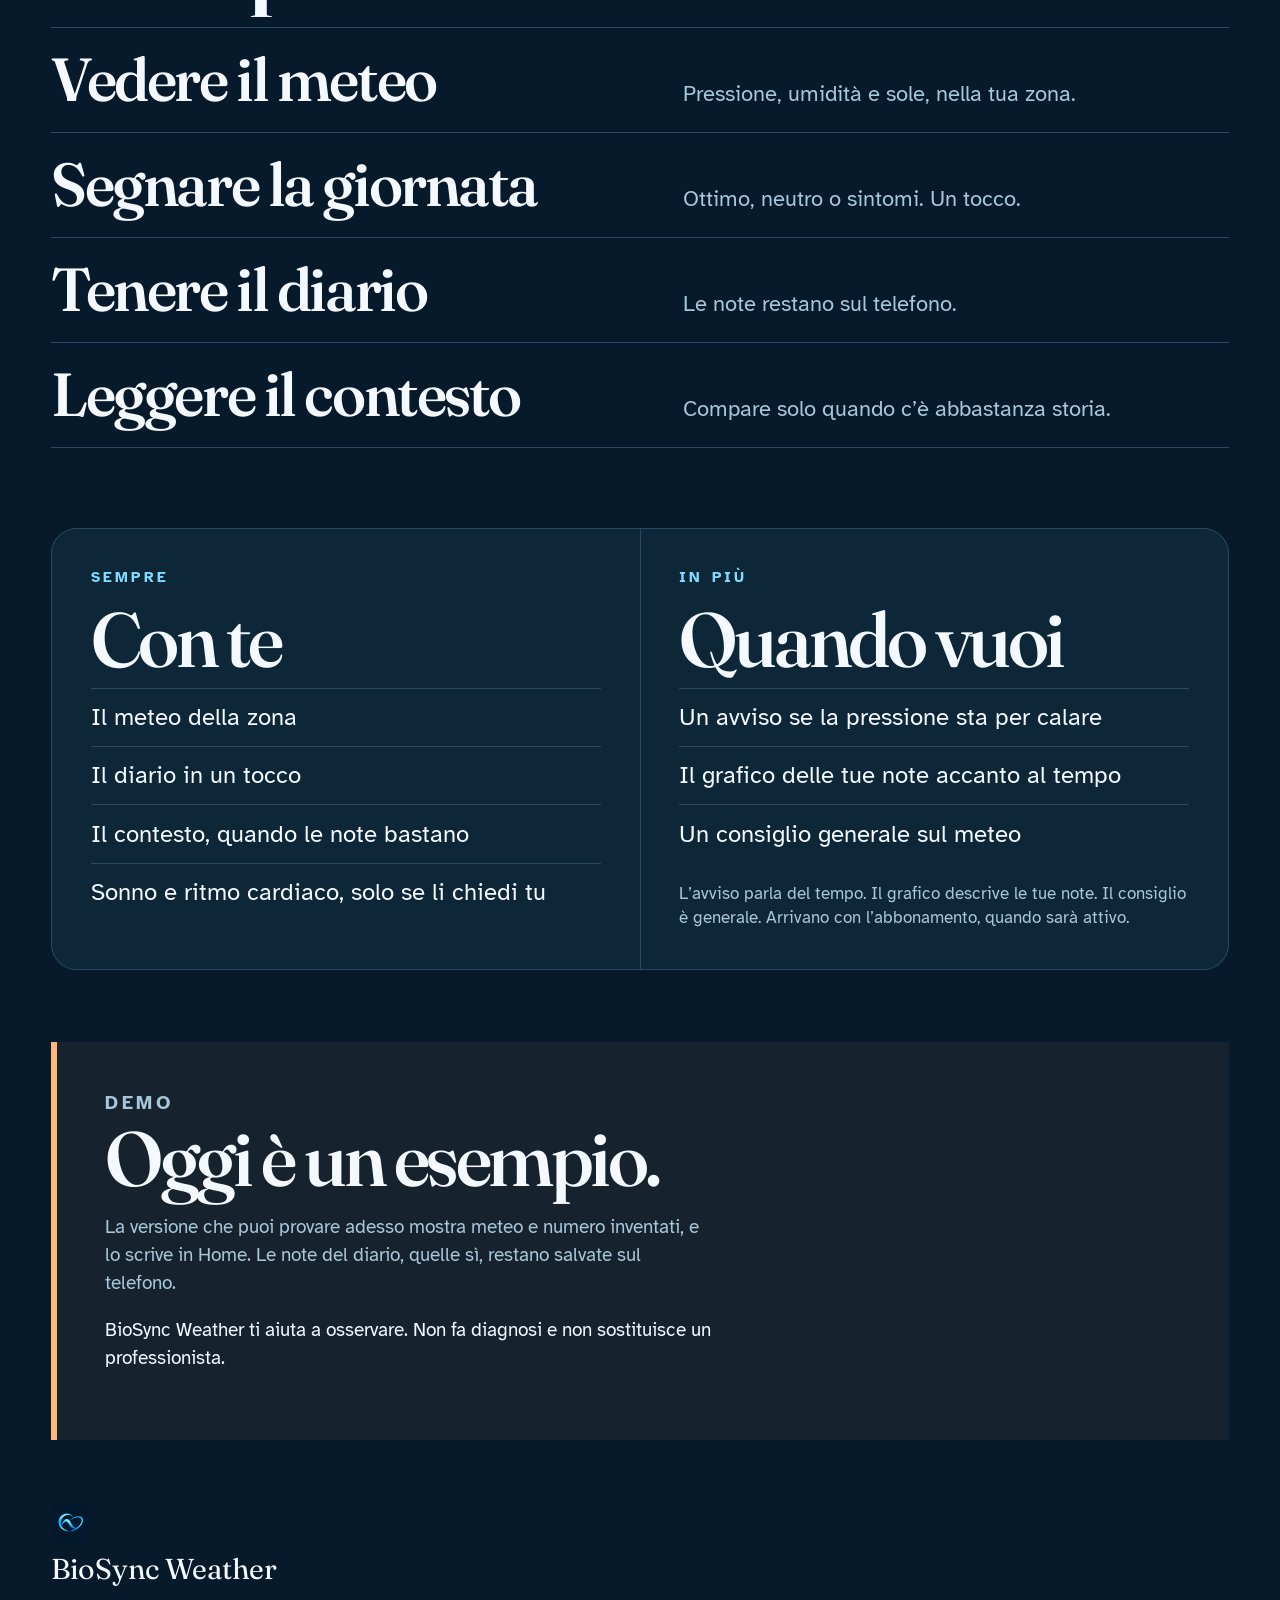
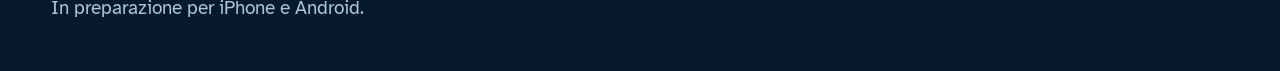
==== commit e889296a: "Style the language switch so it no longer looks like a plain link." ====
--- a/index.html
+++ b/index.html
@@ -19,7 +19,7 @@
       href="https://fonts.googleapis.com/css2?family=Atkinson+Hyperlegible:ital,wght@0,400;0,700;1,400&family=Fraunces:ital,opsz,wght@0,9..144,560;0,9..144,700;1,9..144,560&display=swap"
       rel="stylesheet"
     />
-    <link rel="stylesheet" href="styles.css" />
+    <link rel="stylesheet" href="styles.css?v=3" />
   </head>
   <body>
     <a class="skip" href="#contenuto">Vai al contenuto</a>
--- a/styles.css
+++ b/styles.css
@@ -62,7 +62,7 @@
 .bar {
   position: sticky;
   top: 0;
-  z-index: 3;
+  z-index: 20;
   display: grid;
   grid-template-columns: auto 1fr auto;
   grid-template-areas: "brand nav lang";
@@ -73,12 +73,16 @@
   border-bottom: 1px solid rgba(40, 75, 99, 0.7);
 }
 
+.brand:link,
+.brand:visited {
+  color: var(--ink);
+}
+
 .brand {
   grid-area: brand;
   display: flex;
   align-items: center;
   gap: 0.75rem;
-  color: var(--ink);
   text-decoration: none;
   font-weight: 700;
   letter-spacing: 0.04em;
@@ -106,11 +110,14 @@
   gap: 0.3rem;
 }
 
-.lang a {
+.lang a:link,
+.lang a:visited {
   min-width: 2.7rem;
   padding: 0.35rem 0.55rem;
+  border: 1px solid var(--line);
   border-radius: 999px;
-  color: var(--muted);
+  background: transparent;
+  color: var(--ink);
   font-size: 0.92rem;
   font-weight: 700;
   letter-spacing: 0.08em;
@@ -118,22 +125,28 @@
   text-decoration: none;
 }
 
-.lang a[aria-current="page"] {
+.lang a[aria-current="page"]:link,
+.lang a[aria-current="page"]:visited {
+  border-color: var(--sky);
   background: var(--sky);
   color: var(--navy);
 }
 
 .lang a:hover,
 .lang a:focus-visible {
+  border-color: var(--sky);
   color: var(--sky);
 }
 
 .lang a[aria-current="page"]:hover,
 .lang a[aria-current="page"]:focus-visible {
+  border-color: var(--sky);
+  background: var(--sky);
   color: var(--navy);
 }
 
-nav a {
+nav a:link,
+nav a:visited {
   color: var(--muted);
   text-decoration: none;
   font-size: 0.98rem;
@@ -200,12 +213,17 @@
   color: var(--ink);
 }
 
+.down:link,
+.down:visited {
+  color: var(--muted);
+  text-decoration: underline;
+  text-underline-offset: 0.35em;
+}
+
 .down {
   position: relative;
   z-index: 1;
   margin-top: 2.4rem;
-  color: var(--muted);
-  text-underline-offset: 0.35em;
 }
 
 .down:hover,
@@ -237,11 +255,15 @@
   border-bottom: 1px solid var(--line);
 }
 
+.gesti a:link,
+.gesti a:visited {
+  color: var(--ink);
+  text-decoration: none;
+}
+
 .gesti a {
   display: block;
   padding: 1.7rem var(--pad) 1.9rem;
-  color: var(--ink);
-  text-decoration: none;
   font-size: clamp(2.8rem, 7vw, 6.2rem);
   line-height: 0.95;
   border-bottom: 1px solid var(--line);
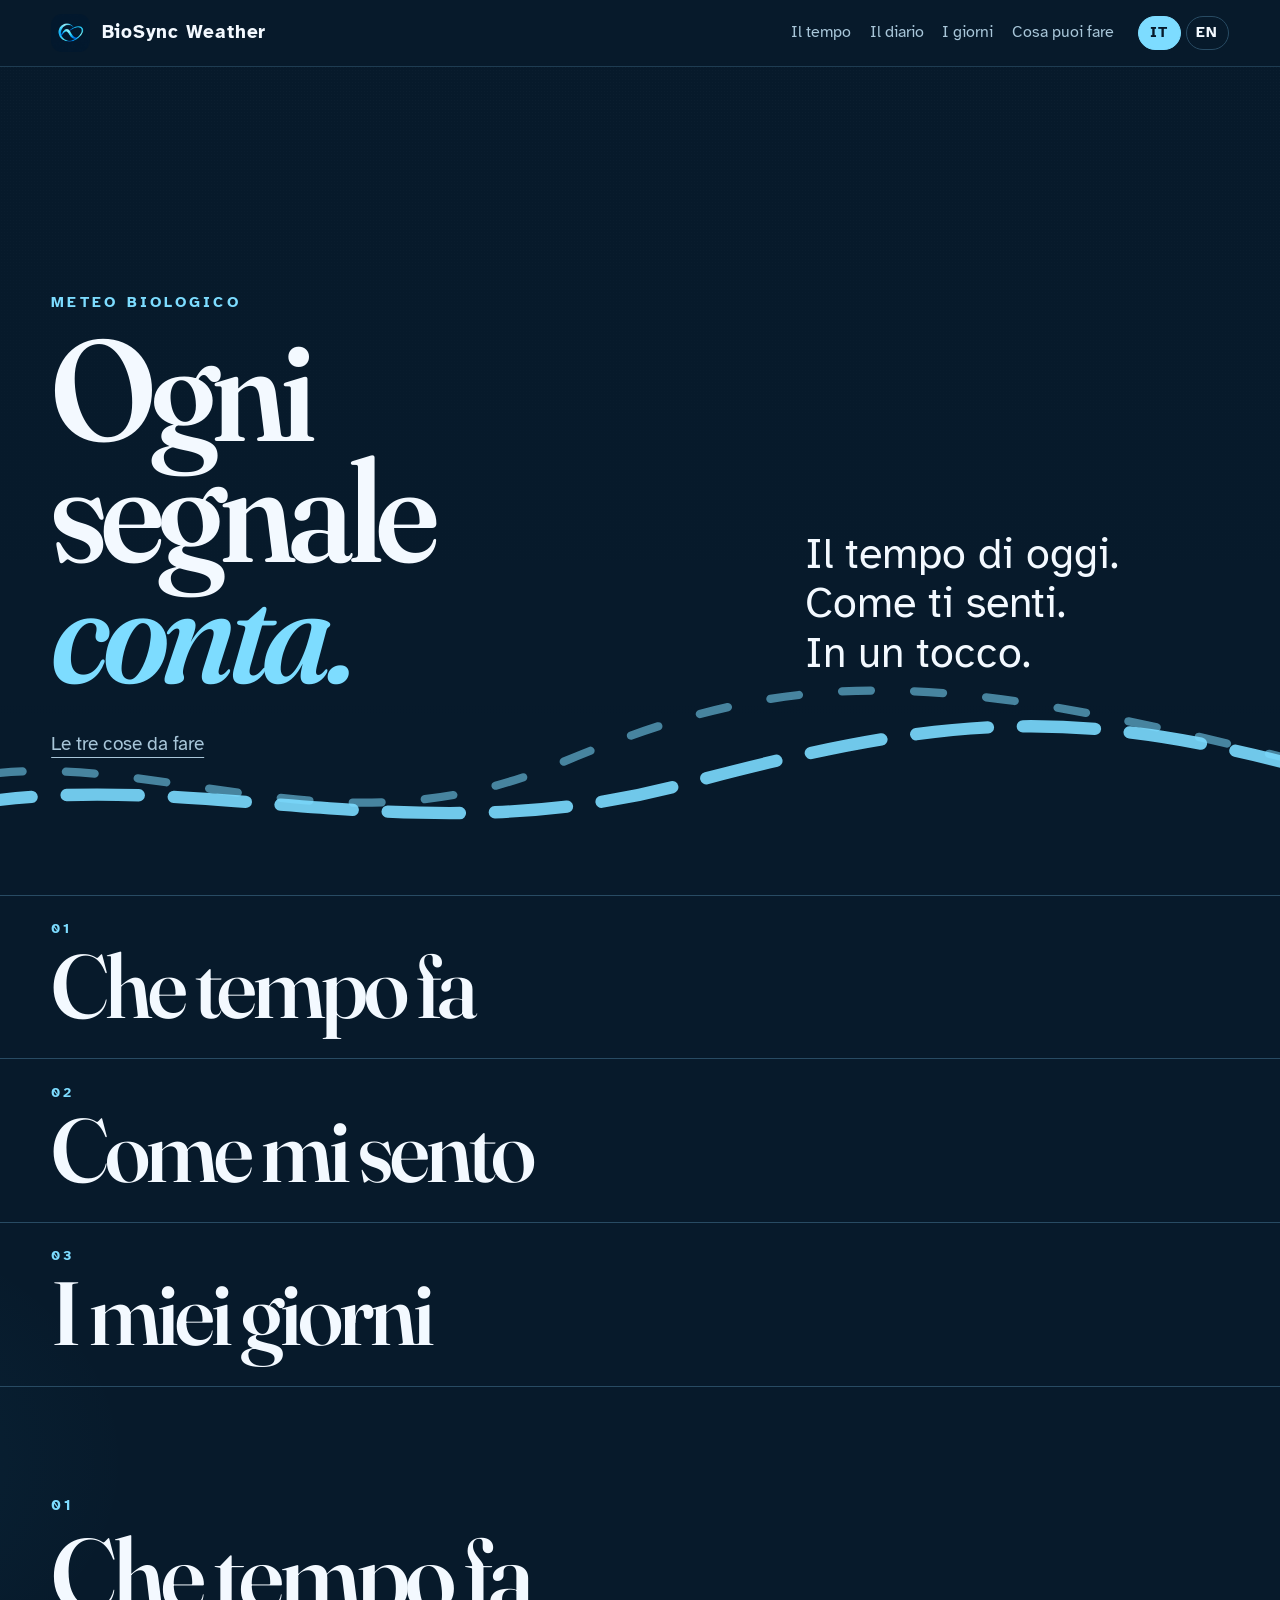
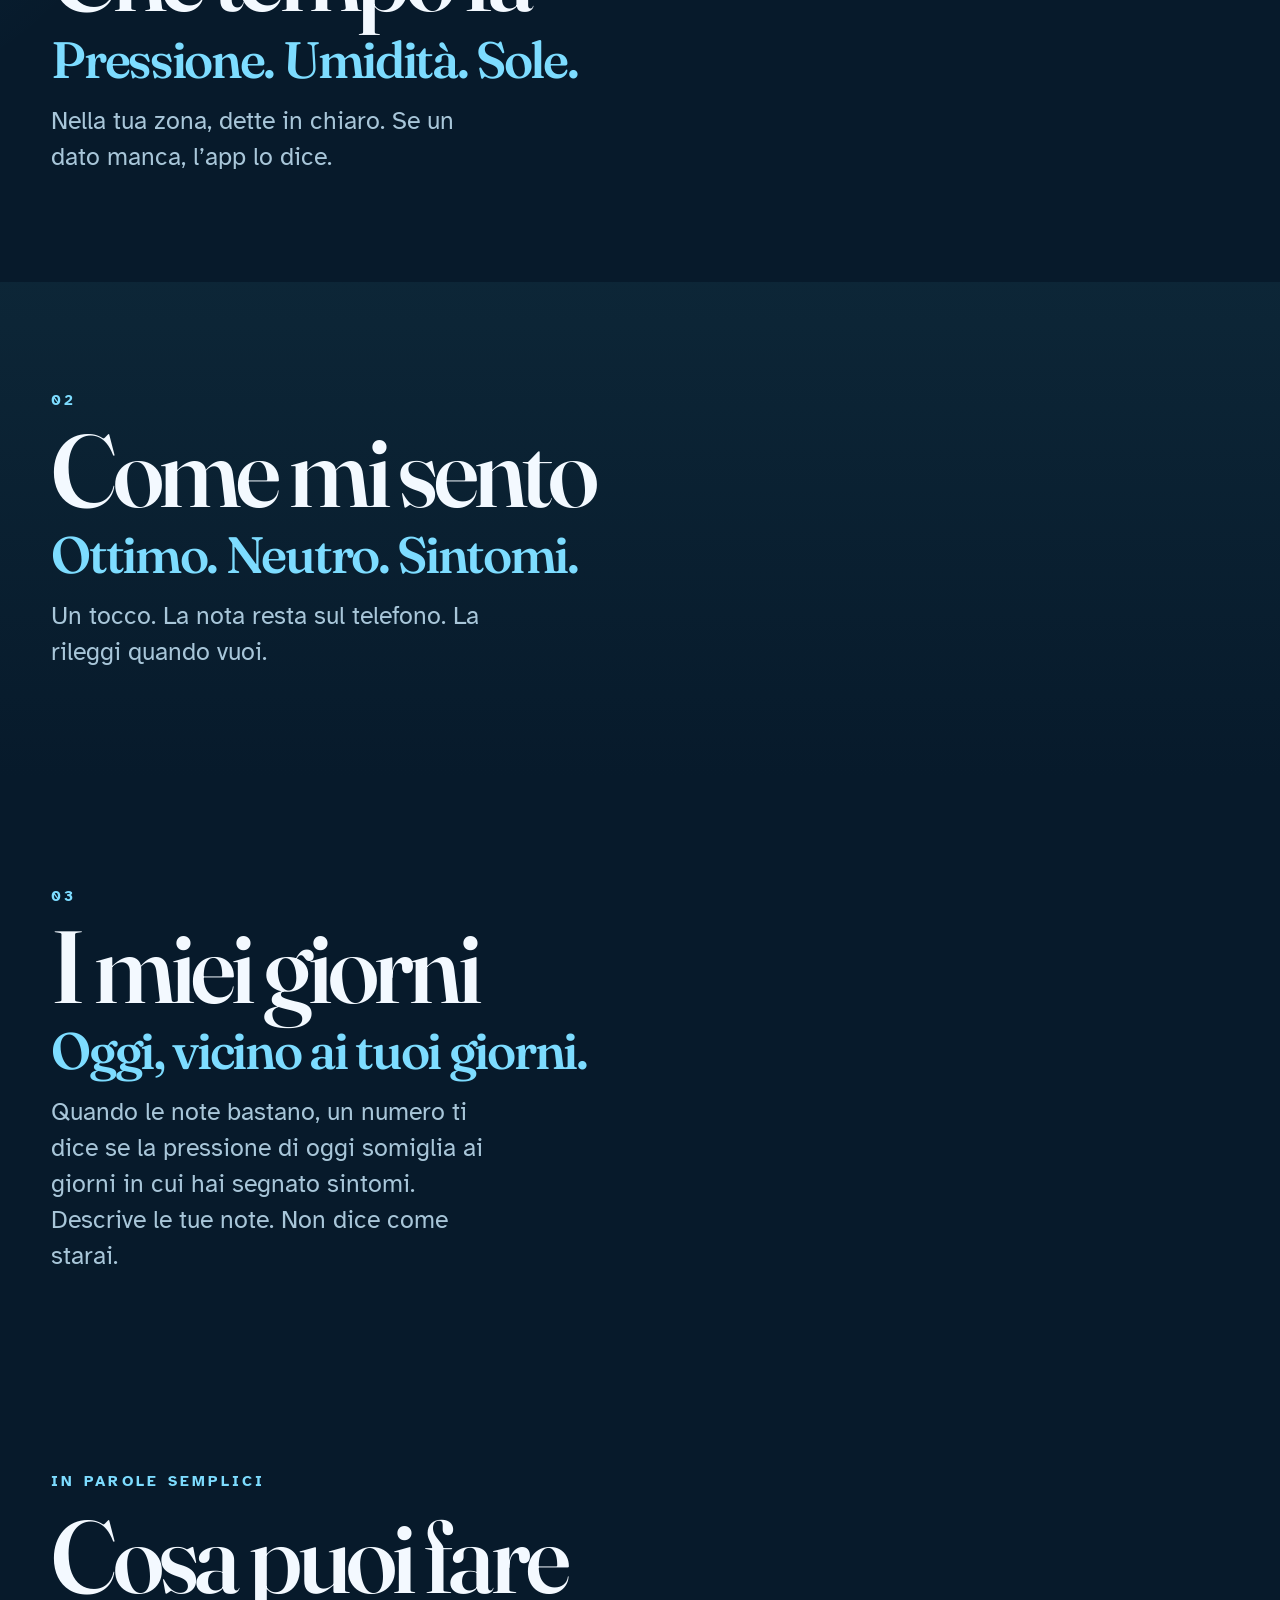
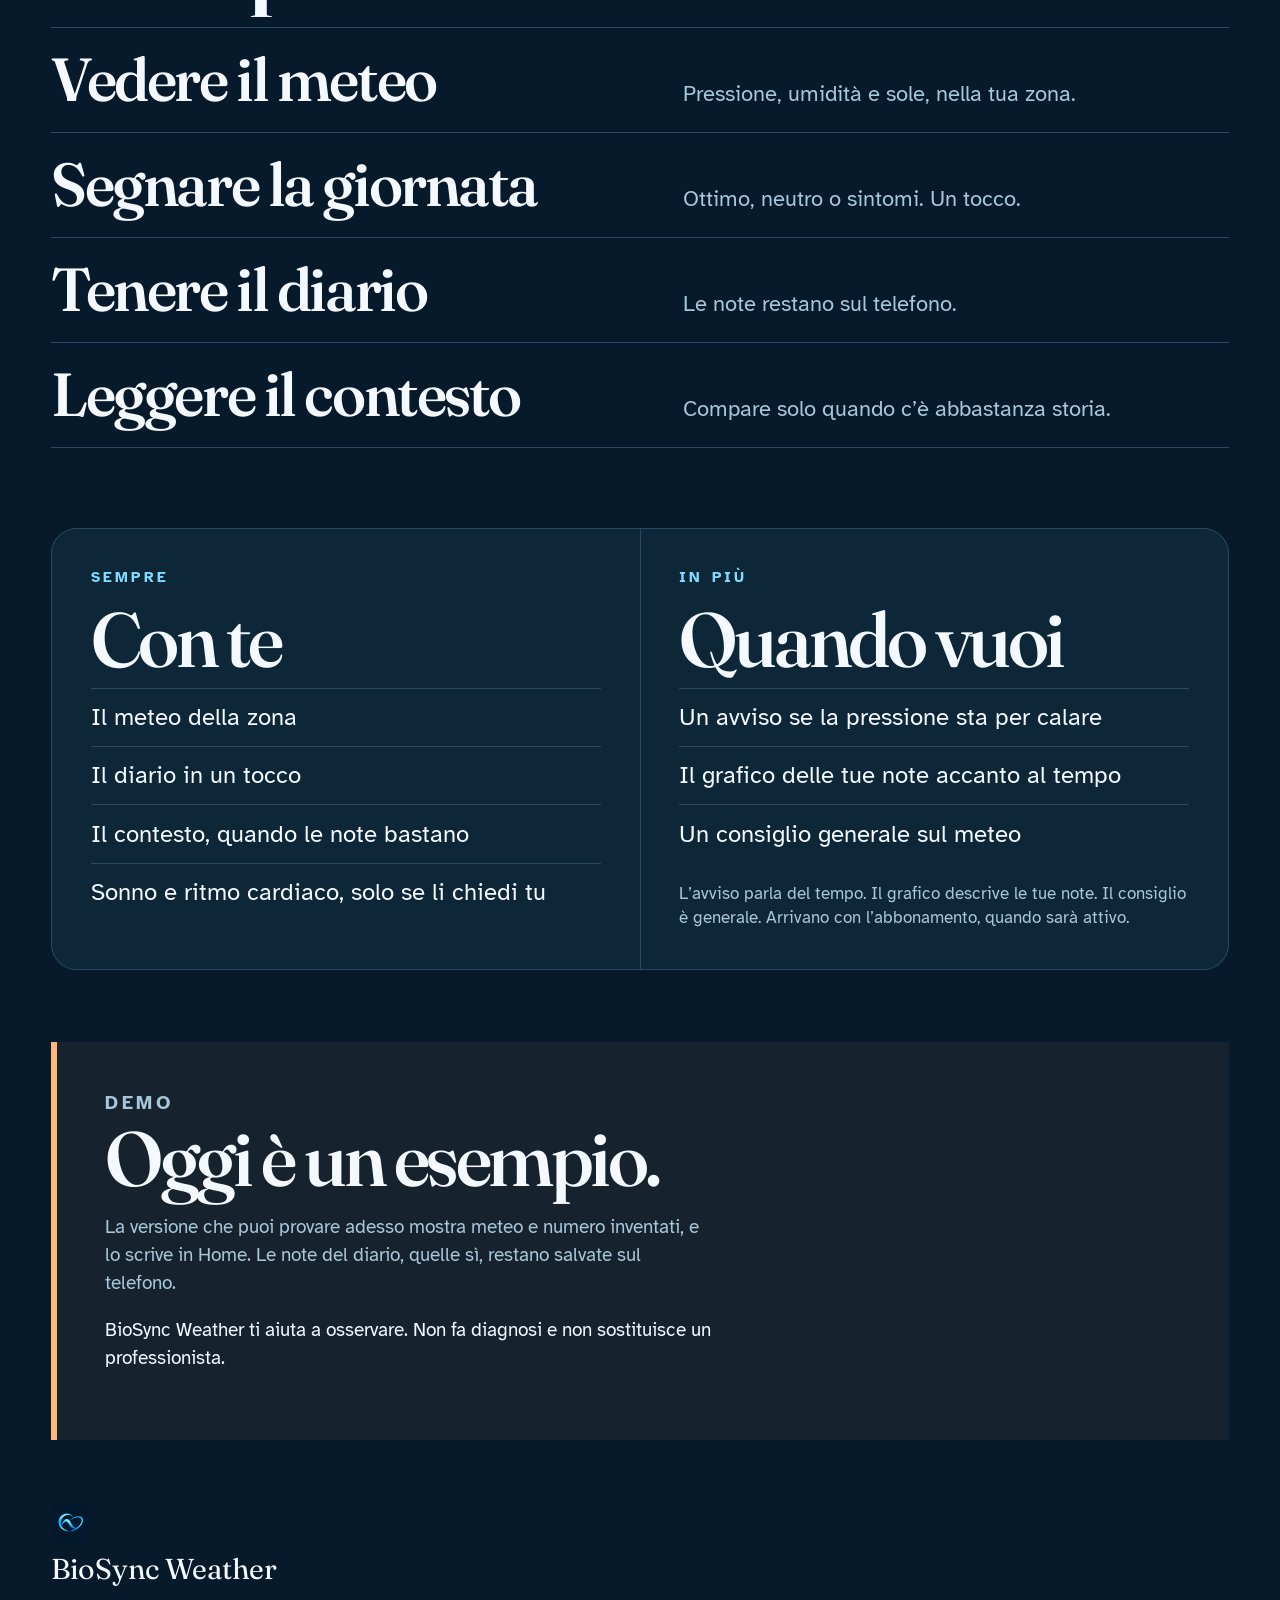
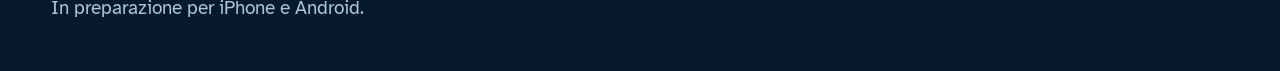
==== commit d0e70975: "Bring back the moving cyan stripes." ====
--- a/index.html
+++ b/index.html
@@ -19,7 +19,7 @@
       href="https://fonts.googleapis.com/css2?family=Atkinson+Hyperlegible:ital,wght@0,400;0,700;1,400&family=Fraunces:ital,opsz,wght@0,9..144,560;0,9..144,700;1,9..144,560&display=swap"
       rel="stylesheet"
     />
-    <link rel="stylesheet" href="styles.css?v=3" />
+    <link rel="stylesheet" href="styles.css?v=4" />
   </head>
   <body>
     <a class="skip" href="#contenuto">Vai al contenuto</a>
--- a/styles.css
+++ b/styles.css
@@ -233,19 +233,29 @@
 
 .wave {
   position: absolute;
-  left: -4%;
-  bottom: 0;
-  width: 108%;
-  height: 6.5rem;
+  left: -8%;
+  bottom: 0.4rem;
+  width: 116%;
+  height: auto;
   pointer-events: none;
 }
 
 .wave path {
   fill: none;
   stroke: var(--sky);
-  stroke-width: 22;
+  stroke-width: 12;
   stroke-linecap: round;
-  opacity: 0.8;
+  stroke-dasharray: 70 34;
+  opacity: 0.9;
+  animation: drift 14s linear infinite;
+}
+
+.wave path:first-child {
+  stroke-width: 8;
+  stroke-dasharray: 28 42;
+  opacity: 0.55;
+  animation-duration: 22s;
+  animation-direction: reverse;
 }
 
 .gesti {
@@ -507,8 +517,18 @@
   }
 }
 
+@keyframes drift {
+  to {
+    stroke-dashoffset: -1040;
+  }
+}
+
 @media (prefers-reduced-motion: reduce) {
   html {
     scroll-behavior: auto;
   }
-}
+
+  .wave path {
+    animation: none;
+  }
+}
